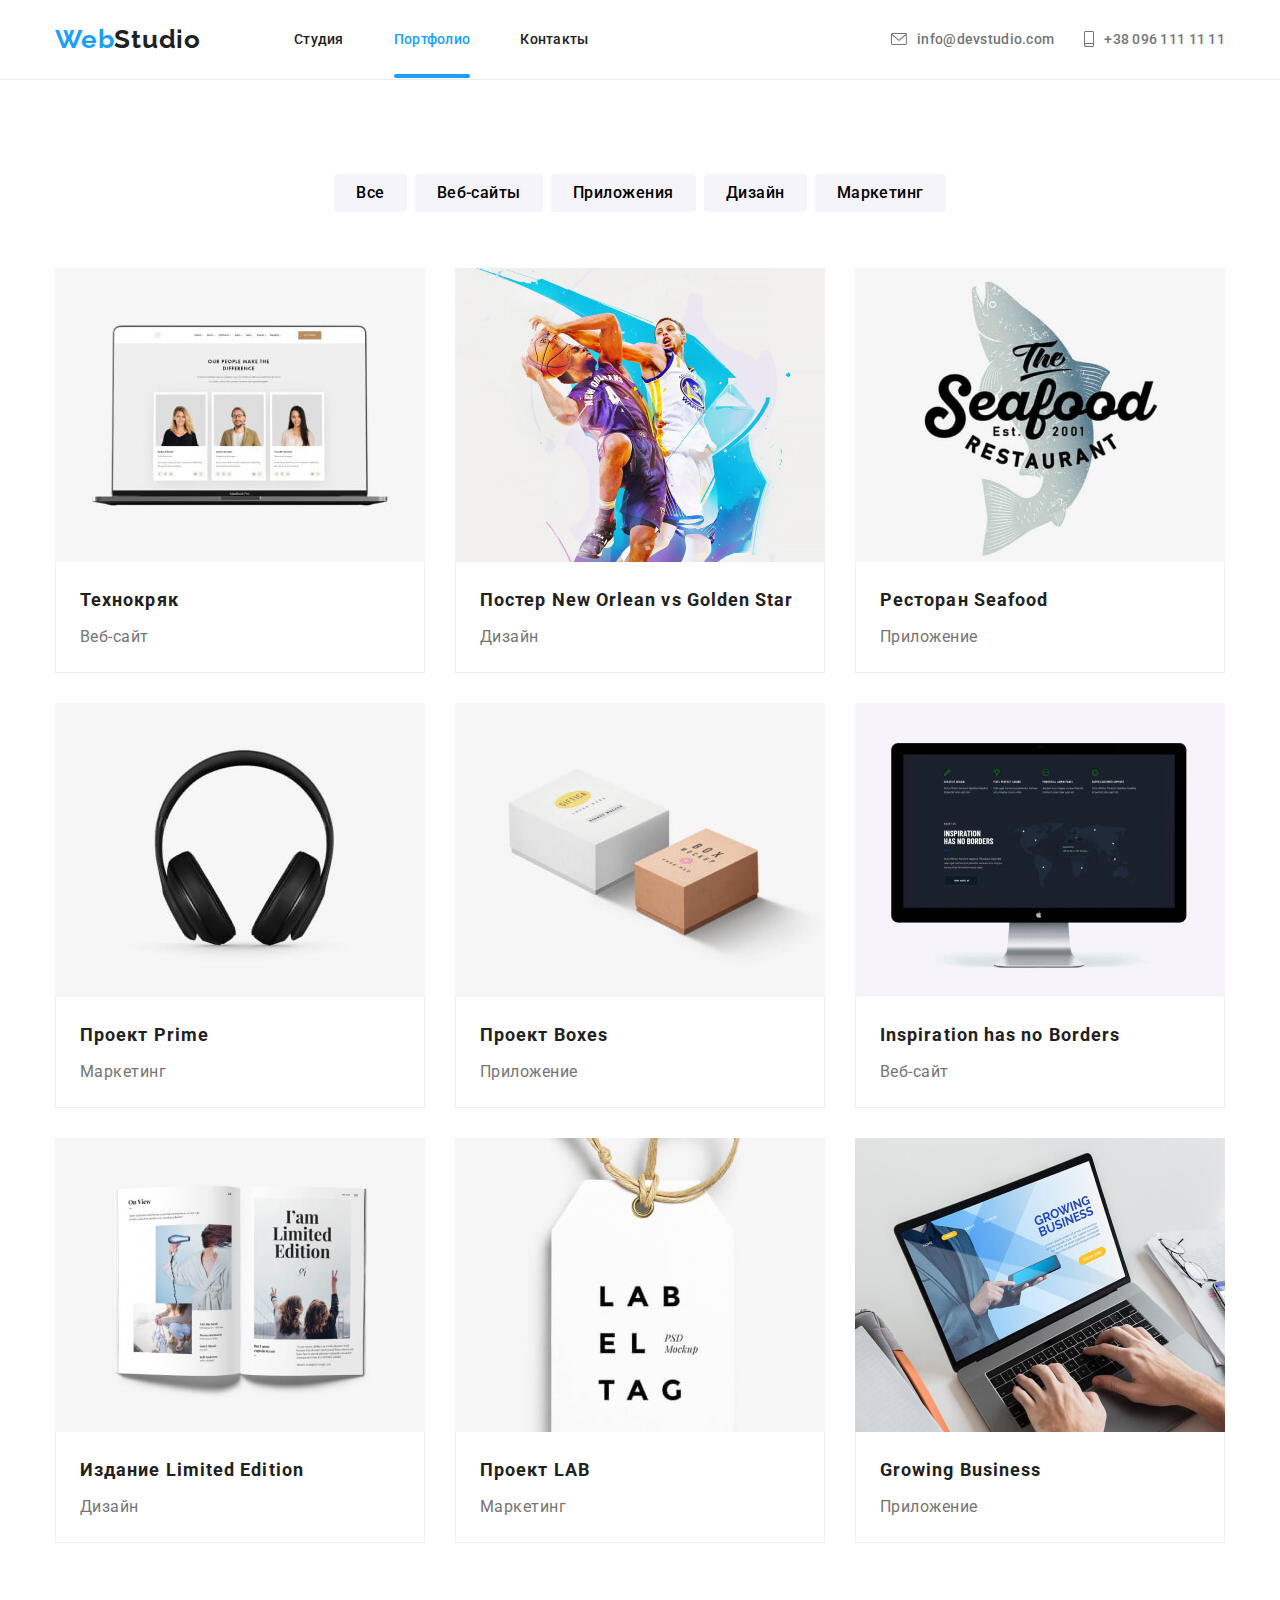
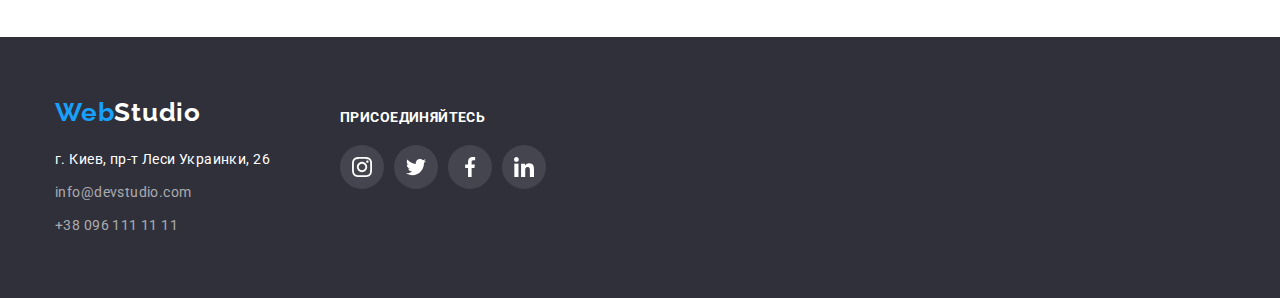
==== portfolio.html @ e0d79396 "Initial commit" ====
<!DOCTYPE html>
<html lang="ru">
  <head>
    <meta charset="UTF-8" />
    <meta name="viewport" content="width=device-width, initial-scale=1.0" />
    <title>Портфолио</title>
    <link
      rel="stylesheet"
      href="https://cdnjs.cloudflare.com/ajax/libs/modern-normalize/1.0.0/modern-normalize.css"
    />
    <link
      href="https://fonts.googleapis.com/css2?family=Raleway:wght@700&family=Roboto:wght@400;500;700&display=swap"
      rel="stylesheet"
    />
    <link
      rel="stylesheet"
      href="https://cdnjs.cloudflare.com/ajax/libs/animate.css/4.1.1/animate.min.css"
    />
    <link rel="stylesheet" href="./css/styles.css" />
  </head>
  <body>
    <header class="header">
      <div class="container">
        <nav class="navigation">
          <a
            href="./index.html"
            class="logo link animate__rubberBand"
            aria-label="логотип веб студия"
          >
            <span class="logo-span">Web</span>Studio
          </a>
          <ul class="navigation-list list">
            <li class="navigation-list-item">
              <a href="./index.html" class="navigation-list-link link">
                Студия
              </a>
            </li>
            <li class="navigation-list-item">
              <a
                href="./portfolio.html"
                class="navigation-list-link link active"
              >
                Портфолио
              </a>
            </li>
            <li class="navigation-list-item">
              <a href="" class="navigation-list-link link"> Контакты </a>
            </li>
          </ul>
        </nav>
        <address class="contacts">
          <ul class="contacts-list list">
            <li class="contacts-item">
              <a class="contacts-link link" href="mailto:info@devstudio.com">
                <svg class="contacts-svg" width="16px" height="12px">
                  <use href="./images/sprite.svg#icon-envelope"></use>
                </svg>
                info@devstudio.com
              </a>
            </li>
            <li class="contacts-item">
              <a class="contacts-link link" href="tel:+380961111111">
                <svg class="contacts-svg" width="10px" height="16px">
                  <use href="./images/sprite.svg#icon-smartphone"></use>
                </svg>
                +38 096 111 11 11
              </a>
            </li>
          </ul>
        </address>
      </div>
    </header>

    <!-- Our company project -->
    <main class="portfolio">
      <section class="portfolio-gallery container">
        <h1 hidden>Проекте нашей компаний</h1>
        <div class="portfolio-gallery-menu">
          <ul class="filter-list list">
            <li class="filter-list-item">
              <button class="button" type="button">Все</button>
            </li>
            <li class="filter-list-item">
              <button class="button" type="button">Веб-сайты</button>
            </li>
            <li class="filter-list-item">
              <button class="button" type="button">Приложения</button>
            </li>
            <li class="filter-list-item">
              <button class="button" type="button">Дизайн</button>
            </li>
            <li class="filter-list-item">
              <button class="button" type="button">Маркетинг</button>
            </li>
          </ul>
        </div>
        <div class="gallery">
          <ul class="project-list list">
            <li class="project-list-item">
              <div class="img-wrapper">
                <img
                  src="./images/projects/img1.jpg"
                  height="294"
                  width="370"
                  alt="ноутбук на котором открыт веб-сайт и на глазном фоте 3 сотрудника компании "
                />
                <div class="project-overlay">
                  <p>
                    Технокряк это современная площадка распространения
                    коронавируса. Компании используют эту платформу для
                    цифрового шпионажа и атак на защищённые сервера конкурентов.
                  </p>
                </div>
              </div>
              <div class="project-content">
                <h2 class="project-subject">Технокряк</h2>
                <p class="project-subject-type">Веб-сайт</p>
              </div>
            </li>
            <li class="project-list-item">
              <div class="img-wrapper">
                <img
                  src="./images/projects/img2.jpg"
                  height="294"
                  width="370"
                  alt="ноутбук на котором открыт веб-сайт и на глазном фоте 3 сотрудника компании "
                />
                <div class="project-overlay">
                  <p>
                    Технокряк это современная площадка распространения
                    коронавируса. Компании используют эту платформу для
                    цифрового шпионажа и атак на защищённые сервера конкурентов.
                  </p>
                </div>
              </div>
              <div class="project-content">
                <h2 class="project-subject">
                  Постер <span lang="en">New Orlean vs Golden Star</span>
                </h2>
                <p class="project-subject-type">Дизайн</p>
              </div>
            </li>
            <li class="project-list-item">
              <div class="img-wrapper">
                <img
                  src="./images/projects/img3.jpg"
                  height="294"
                  width="370"
                  alt="ноутбук на котором открыт веб-сайт и на глазном фоте 3 сотрудника компании "
                />
                <div class="project-overlay">
                  <p>
                    Технокряк это современная площадка распространения
                    коронавируса. Компании используют эту платформу для
                    цифрового шпионажа и атак на защищённые сервера конкурентов.
                  </p>
                </div>
              </div>
              <div class="project-content">
                <h2 class="project-subject">
                  Ресторан <span lang="en">Seafood</span>
                </h2>
                <p class="project-subject-type">Приложение</p>
                <!-- <p class="project-description">
                    Технокряк это современная площадка распространения коронавируса.
                    Компании используют эту платформу для цифрового шпионажа и атак на
                    защищённые сервера конкурентов.
                  </p> -->
              </div>
            </li>
            <li class="project-list-item">
              <div class="img-wrapper">
                <img
                  src="./images/projects/img4.jpg"
                  height="294"
                  width="370"
                  alt="ноутбук на котором открыт веб-сайт и на глазном фоте 3 сотрудника компании "
                />
                <div class="project-overlay">
                  <p>
                    Технокряк это современная площадка распространения
                    коронавируса. Компании используют эту платформу для
                    цифрового шпионажа и атак на защищённые сервера конкурентов.
                  </p>
                </div>
              </div>
              <div class="project-content">
                <h2 class="project-subject">
                  Проект <span lang="en">Prime</span>
                </h2>
                <p class="project-subject-type">Маркетинг</p>
                <!-- <p class="project-description">
                    Технокряк это современная площадка распространения коронавируса.
                    Компании используют эту платформу для цифрового шпионажа и атак на
                    защищённые сервера конкурентов.
                  </p> -->
              </div>
            </li>
            <li class="project-list-item">
              <div class="img-wrapper">
                <img
                  src="./images/projects/img5.jpg"
                  height="294"
                  width="370"
                  alt="ноутбук на котором открыт веб-сайт и на глазном фоте 3 сотрудника компании "
                />
                <div class="project-overlay">
                  <p>
                    Технокряк это современная площадка распространения
                    коронавируса. Компании используют эту платформу для
                    цифрового шпионажа и атак на защищённые сервера конкурентов.
                  </p>
                </div>
              </div>
              <div class="project-content">
                <h2 class="project-subject">
                  Проект <span lang="en">Boxes</span>
                </h2>
                <p class="project-subject-type">Приложение</p>
                <!-- <p class="project-description">
                    Технокряк это современная площадка распространения коронавируса.
                    Компании используют эту платформу для цифрового шпионажа и атак на
                    защищённые сервера конкурентов.
                  </p> -->
              </div>
            </li>
            <li class="project-list-item">
              <div class="img-wrapper">
                <img
                  src="./images/projects/img6.jpg"
                  height="294"
                  width="370"
                  alt="ноутбук на котором открыт веб-сайт и на глазном фоте 3 сотрудника компании "
                />
                <div class="project-overlay">
                  <p>
                    Технокряк это современная площадка распространения
                    коронавируса. Компании используют эту платформу для
                    цифрового шпионажа и атак на защищённые сервера конкурентов.
                  </p>
                </div>
              </div>
              <div class="project-content">
                <h2 class="project-subject" lang="en">
                  Inspiration has no Borders
                </h2>
                <p class="project-subject-type">Веб-сайт</p>
                <!-- <p class="project-description">
                    Технокряк это современная площадка распространения коронавируса.
                    Компании используют эту платформу для цифрового шпионажа и атак на
                    защищённые сервера конкурентов.
                  </p> -->
              </div>
            </li>
            <li class="project-list-item">
              <div class="img-wrapper">
                <img
                  src="./images/projects/img7.jpg"
                  height="294"
                  width="370"
                  alt="ноутбук на котором открыт веб-сайт и на глазном фоте 3 сотрудника компании "
                />
                <div class="project-overlay">
                  <p>
                    Технокряк это современная площадка распространения
                    коронавируса. Компании используют эту платформу для
                    цифрового шпионажа и атак на защищённые сервера конкурентов.
                  </p>
                </div>
              </div>
              <div class="project-content">
                <h2 class="project-subject">
                  Издание <span lang="en">Limited Edition</span>
                </h2>
                <p class="project-subject-type">Дизайн</p>
                <!-- <p class="project-description">
                    Технокряк это современная площадка распространения коронавируса.
                    Компании используют эту платформу для цифрового шпионажа и атак на
                    защищённые сервера конкурентов.
                  </p> -->
              </div>
            </li>
            <li class="project-list-item">
              <div class="img-wrapper">
                <img
                  src="./images/projects/img8.jpg"
                  height="294"
                  width="370"
                  alt="ноутбук на котором открыт веб-сайт и на глазном фоте 3 сотрудника компании "
                />
                <div class="project-overlay">
                  <p>
                    Технокряк это современная площадка распространения
                    коронавируса. Компании используют эту платформу для
                    цифрового шпионажа и атак на защищённые сервера конкурентов.
                  </p>
                </div>
              </div>
              <div class="project-content">
                <h2 class="project-subject">
                  Проект <span lang="en">LAB</span>
                </h2>
                <p class="project-subject-type">Маркетинг</p>
                <!-- <p class="project-description">
                    Технокряк это современная площадка распространения коронавируса.
                    Компании используют эту платформу для цифрового шпионажа и атак на
                    защищённые сервера конкурентов.
                  </p> -->
              </div>
            </li>
            <li class="project-list-item">
              <div class="img-wrapper">
                <img
                  src="./images/projects/img9.jpg"
                  height="294"
                  width="370"
                  alt="ноутбук на котором открыт веб-сайт и на глазном фоте 3 сотрудника компании "
                />
                <div class="project-overlay">
                  <p>
                    Технокряк это современная площадка распространения
                    коронавируса. Компании используют эту платформу для
                    цифрового шпионажа и атак на защищённые сервера конкурентов.
                  </p>
                </div>
              </div>
              <div class="project-content">
                <h2 class="project-subject" lang="en">Growing Business</h2>
                <p class="project-subject-type">Приложение</p>
                <!-- <p class="project-description">
                    Технокряк это современная площадка распространения коронавируса.
                    Компании используют эту платформу для цифрового шпионажа и атак на
                    защищённые сервера конкурентов.
                  </p> -->
              </div>
            </li>
          </ul>
        </div>
      </section>
    </main>

    <footer class="footer">
      <div class="container">
        <div class="address">
          <a
            class="footer-logo link"
            href="./index.html"
            aria-label="логотип веб студия"
          >
            <span class="logo-span">Web</span>Studio
          </a>
          <address class="contacts">
            <ul class="contacts-list list">
              <li class="contacts-item">
                <a
                  class="contacts-map link"
                  href="https://goo.gl/maps/jktWydV6EBxauZdx7"
                  target="_blank"
                >
                  г. Киев, пр-т Леси Украинки, 26
                </a>
              </li>
              <li class="contacts-item">
                <a href="mailto:info@devstudio.com" class="contacts-link link">
                  info@devstudio.com
                </a>
              </li>
              <li class="contacts-item">
                <a href="tel:+380961111111" class="contacts-link link">
                  +38 096 111 11 11
                </a>
              </li>
            </ul>
          </address>
        </div>
        <div class="join">
          <h3 class="join-title">Присоединяйтесь</h3>
          <ul class="join-list list">
            <li class="join-item">
              <a class="join-link" href="" aria-label="instagram">
                <svg class="contacts-svg" width="20px" height="20px">
                  <use href="./images/sprite.svg#icon-instagram-1"></use>
                </svg>
              </a>
            </li>
            <li class="join-item">
              <a class="join-link" href="" aria-label="twitter">
                <svg class="team-socials-svg" width="20px" height="20px">
                  <use href="./images/sprite.svg#icon-twitter-1"></use>
                </svg>
              </a>
            </li>
            <li class="join-item">
              <a class="join-link" aria-label="facebook" href="">
                <svg class="team-socials-svg" width="20px" height="20px">
                  <use href="./images/sprite.svg#icon-facebook-1"></use>
                </svg>
              </a>
            </li>
            <li class="join-item">
              <a class="join-link" href="" aria-label="linkedin">
                <svg class="team-socials-svg" width="20px" height="20px">
                  <use href="./images/sprite.svg#icon-linkedin-1"></use>
                </svg>
              </a>
            </li>
          </ul>
        </div>
      </div>
    </footer>
  </body>
</html>
---- css/styles.css ----
/* основной 
color: #212121; 

второстипений 
color: #757575;

дополнительний
color: #FFFFFF;

акцинт 
  color: #2196f3;

*/

/* ================== Root ================== */
:root {
  --main-font: "Open Sans", sans-serif;
  --logo-font: "Raleway", sans-serif;
  --primary-title-color: #212121;
  --primary-white-color: #ffffff;
  --description-color: #757575;
  --accent-color: #18a0fb;
  --accent-form-color: #2196f3;
  --transparent-white: rgba(255, 255, 255, 0.6);
  --social: #afb1b8;
}

/* ================== END Root ================== */

/* ================== Global ================== */
/* html {
  box-sizing: border-box;
}

*,
*::before,
*::after {
  box-sizing: inherit;
} */

*,
*::before,
*::after {
  margin: 0;
  padding: 0;
}

body {
  color: var(--primary-title-color);
  font-family: Roboto, sans-serif;
  /* background-color: #1b5074; */
}

img {
  display: block;
}
/* * {
  margin: 0;
  padding: 0;
} */

.container {
  margin-left: auto;
  margin-right: auto;
  width: 1200px;
  padding-left: 15px;
  padding-right: 15px;
  /* background-color: rgba(97, 24, 24, 0.26); */
  /* display: flex; */
}

/* .section {
  padding-top: 94px;
  padding-bottom: 94px;
} */

.flex {
  display: flex;
}

.center {
  text-align: center;
}

.list {
  list-style: none;
}

.link {
  text-decoration: none;
}

.logo-span {
  color: var(--accent-color);
}

.title {
  margin-top: 0;
  margin-bottom: 50px;
  text-align: center;
  font-weight: 700;
  font-size: 36px;
  line-height: 1.167;
  letter-spacing: 0.03em;
}

.bro {
  border: 1px solid orange;
}

.brg {
  border: 1px solid green;
}

.visually-hidden {
  position: absolute !important;
  clip: rect(1px 1px 1px 1px); /* IE6, IE7 */
  clip: rect(1px, 1px, 1px, 1px);
  padding: 0 !important;
  border: 0 !important;
  height: 1px !important;
  width: 1px !important;
  overflow: hidden;
}

/* ================== Modal ================== */
.backdrop {
  position: fixed;
  top: 0;
  left: 0;
  width: 100%;
  height: 100%;
  background-color: rgba(0, 0, 0, 0.2);
  overflow-y: auto;
  transition: opacity 250ms cubic-bezier(0.4, 0, 0.2, 1), visibility 0ms linear;
  perspective: 500px;
}

.backdrop.is-hidden {
  opacity: 0;
  visibility: hidden;
  pointer-events: none;
  transition: all 500ms linear 500ms;
}

.backdrop.is-hidden .modal {
  transform: translate3d(-50%, -50%, -40px) rotate3d(0, 1.5, 0, 180deg)
    scale(0.5);
  transition: transform 400ms cubic-bezier(0.4, 0, 0.2, 1) 250ms;
}

.backdrop .wrapper {
  display: flex;
  justify-content: center;
  align-items: center;
  min-height: 100vh;
  padding: 15px;
}

.is-hidden .modal {
}
.modal {
  height: 581px;
  width: 528px;
  transform: scale(1);
  background-color: #ffffff;
  box-shadow: 0px 1px 3px rgba(0, 0, 0, 0.12), 0px 1px 1px rgba(0, 0, 0, 0.14),
    0px 2px 1px rgba(0, 0, 0, 0.2);
  border-radius: 4px;
  transition: transform 400ms cubic-bezier(0.4, 0, 0.2, 1);
}

.modal .btn {
  position: absolute;
  right: 8px;
  top: 8px;
  border-radius: 50%;
  border: 1px solid rgba(0, 0, 0, 0.1);
  box-sizing: border-box;
  background-color: #ffffff;
  width: 30px;
  height: 30px;
}

/* ================== End Modal ================== */

/* ================== END Global ================== */

/* ================== Header ================== */
.header {
  border-bottom: 1px solid #ececec;
}

.header .container {
  margin-left: auto;
  margin-right: auto;
  display: flex;
  align-items: center;
  width: 1200px;
  padding-left: 15px;
  padding-right: 15px;
  padding-top: 24px;
  padding-bottom: 24px;
}

.navigation {
  display: flex;
  align-items: center;
}

.logo {
  margin-right: 93px;
  font-family: var(--logo-font);
  color: var(--primary-title-color);
  font-weight: 700;
  font-size: 26px;
  line-height: 1.192;
  letter-spacing: 0.03em;
  animation-duration: 800ms;
}

.navigation-list {
  display: flex;
  /* padding: 0;
  margin: 0; */
}

.navigation-list-item:not(:last-child) {
  margin-right: 50px;
}

.navigation-list-item {
  margin-right: 50px;
}

.navigation-list-link {
  position: relative;
  padding-top: 32px;
  padding-bottom: 32px;
  color: var(--primary-title-color);
  font-weight: 500;
  font-size: 14px;
  line-height: 1.143;
  letter-spacing: 0.02em;
  transition: color 250ms cubic-bezier(0.4, 0, 0.2, 1);
}

.header .contacts {
  font-style: normal;
  margin-left: auto;
}

.header .contacts-list {
  display: flex;
  text-align: center;
  align-items: center;
}

.header .contacts-item:not(:last-child) {
  margin-right: 30px;
  /* display: flex;
  justify-content: center;
  align-items: center; */
}

/* .header .contacts-link */
.header .contacts-link {
  display: flex;
  align-items: center;
  color: var(--description-color);
  fill: var(--description-color);
  font-weight: 500;
  font-size: 14px;
  line-height: 1.142;
  letter-spacing: 0.02em;
  transition: color 250ms cubic-bezier(0.4, 0, 0.2, 1),
    fill 250ms cubic-bezier(0.4, 0, 0.2, 1);
}
.header .contacts-svg {
  margin-right: 10px;
}

.navigation-list-link:hover,
.navigation-list-link:focus,
.contacts-link:hover,
.contacts-link:focus {
  color: var(--accent-color);
  fill: var(--accent-color);
}

/* header .contacts-item:nth-child(1)::before {
  content: url(../images/icon/envelope.jpg);
  width: 20px;
  height: 20px;
  margin-right: 10px;
}

header .contacts-item:nth-child(2)::before {
  content: url(../images/icon/Vector.jpg);
  width: 10px;
  height: 16px;
  margin-right: 10px;
} */

.active {
  color: var(--accent-color);
}

.navigation-list-link.active::after {
  content: "";
  position: absolute;
  bottom: 1px;
  left: 0;
  display: block;
  width: 100%;
  height: 4px;
  background-color: var(--accent-color);
  border-radius: 2px;
}
/* ================== END Header ================== */

/* ================== Main ================== */
.main {
}

/* ------------------ Hero ------------------ */

.section-hero {
  background-image: linear-gradient(
      to right,
      rgba(48, 49, 59, 0.4),
      rgba(48, 49, 59, 0.4)
    ),
    url("../images/hero/bcg.jpg");
  background-repeat: no-repeat;
  background-position: center;
  background-size: cover;
}
.hero {
  padding: 200px 0;
  max-width: 1600px;
  min-height: 600px;
  margin-left: auto;
  margin-right: auto;
  /* background-color: #2f303a; */
  /* background-image: linear-gradient(
      to right,
      rgba(48, 49, 59, 0.4),
      rgba(48, 49, 59, 0.4)
    ),
    url("../images/hero/bcg.jpg");
  background-repeat: no-repeat;
  background-position: center;
  background-size: cover; */
}

.text {
  background-color: #2f303a;
}

.hero-title {
  margin-top: 0;
  margin-bottom: 30px;
  margin-left: auto;
  margin-right: auto;
  color: var(--primary-white-color);
  width: 700px;
  font-weight: 900;
  font-size: 44px;
  line-height: 1.364;
  text-align: center;
  letter-spacing: 0.06em;
  text-transform: uppercase;
}

.hero-button {
  cursor: pointer;
  padding: 10px 32px;
  border: 0;
  border-radius: 8px;
  background-color: #2196f3;
  color: var(--primary-white-color);
  font-weight: 700;
  font-size: 16px;
  line-height: 1.857;
  letter-spacing: 0.06em;
}

/* ------------------ END Hero ------------------ */

/* ------------------ Basis ------------------ */
.basis {
  padding-top: 94px;
  padding-bottom: 47px;

  /* background-color: #ffffff; */
}
.basis-list {
  margin: 0;
  padding: 0;
  display: flex;
}
.basis-list-item {
  flex-basis: 270px;
}
.basis-list-item:not(:last-child) {
  margin-right: 30px;
}
.basis-subject {
  margin-top: 0;
  margin-bottom: 10px;

  font-weight: 700;
  font-size: 14px;
  line-height: 1.143;
  letter-spacing: 0.03em;
  text-transform: uppercase;
}

.basis-subject::before {
  display: block;
  content: "";
  width: 270px;
  height: 120px;
  background-color: #f5f4fa;
  border-radius: 4px;
  margin-bottom: 30px;
}

.basis-list-item:nth-child(1) .basis-subject::before {
  background-image: url(../images/svg/Group.svg);
  background-position: center;
  background-repeat: no-repeat;
}

.basis-list-item:nth-child(2) .basis-subject::before {
  background-image: url(../images/svg/clock\ 1.svg);
  background-position: center;
  background-repeat: no-repeat;
}
.basis-list-item:nth-child(3) .basis-subject::before {
  background-image: url(../images/svg/diagram\ 1.svg);
  background-position: center;
  background-repeat: no-repeat;
}
.basis-list-item:nth-child(4) .basis-subject::before {
  background-image: url(../images/svg/astronaut\ 1.svg);
  background-position: center;
  background-repeat: no-repeat;
}

.basis-description {
  margin: 0;
  padding: 0;
  color: var(--description-color);
  font-weight: 400;
  font-size: 14px;
  line-height: 1.714;
  letter-spacing: 0.03em;
}
/* ------------------ END Basis ------------------ */

/* ------------------ Work ------------------ */
.work {
  padding-top: 47px;
  padding-bottom: 94px;

  /* background-color: #ffffff; */
}

.work-list {
  margin: 0;
  padding: 0;
  display: flex;
}
.work-list-item {
  position: relative;
}
.work-list-item:not(:last-child) {
  margin-right: 30px;
}

.work-description {
  display: block;
  width: 100%;
  padding: 27px;
  text-align: center;
  position: absolute;
  bottom: 0;
  background: rgba(47, 48, 58, 0.8);
  color: var(--primary-white-color);

  font-weight: 700;
  font-size: 14px;
  line-height: 16px;
  text-align: center;
  letter-spacing: 0.03em;
  text-transform: uppercase;
}

/* ------------------ END Work ------------------ */

/* ------------------ END Team ------------------ */
.team {
  padding-top: 94px;
  padding-bottom: 94px;
  background-color: #f5f4fa;
}
/* 
.team-list-img {
  display: inline-block;
  margin-bottom: 30px;
} */

.team-list {
  margin: 0;
  padding: 0;
  display: flex;
  flex-wrap: wrap;
}

.team-list-item {
  text-align: center;
  border-radius: 0px 0px 4px 4px;
  background: #ffffff;
  box-shadow: 0px 1px 3px rgba(0, 0, 0, 0.12), 0px 1px 1px rgba(0, 0, 0, 0.14),
    0px 2px 1px rgba(0, 0, 0, 0.2);
}

.team-list-item:not(:last-child) {
  margin-right: 30px;
}

.team-list-item {
  /* text-align: center;
  box-shadow: 0px 1px 3px rgba(0, 0, 0, 0.12), 0px 1px 1px rgba(0, 0, 0, 0.14),
    0px 2px 1px rgba(0, 0, 0, 0.2); */
}

.team-content {
  padding-top: 30px;
  padding-bottom: 30px;
}

.team-subject {
  margin-top: 0;
  margin-bottom: 10px;

  font-weight: 500;
  font-size: 16px;
  line-height: 1.187;
  letter-spacing: 0.03em;
}
.team-description {
  margin: 0;
  margin-bottom: 16px;
  color: var(--description-color);
  font-weight: 400;
  font-size: 16px;
  line-height: 1.187;
  letter-spacing: 0.03em;
}

.team-list-socials {
  display: flex;
  padding: 0;
  /* margin-top: 16px; */
  justify-content: center;
  align-items: center;
  /* flex-wrap: wrap; */
}

.team-socials-item {
  margin-right: 10px;
}

.team-socials-link {
  display: block;
  display: flex;
  justify-content: center;
  align-items: center;
  width: 44px;
  height: 44px;
  border-radius: 50%;
  fill: var(--social);
  transition: fill 250ms cubic-bezier(0.4, 0, 0.2, 1),
    background-color 250ms cubic-bezier(0.4, 0, 0.2, 1);
}

/* .team-socials-svg {
  fill: var(--social);
} */

.team-socials-link:focus,
.team-socials-link:hover {
  background-color: var(--accent-color);
  fill: var(--primary-white-color);
}
/* ------------------ END Team ------------------ */

/* ------------------ Clients ------------------ */
.clients {
  padding-top: 117px;
  padding-bottom: 94px;
}

.clients-title {
  color: var(--primary-title-color);

  font-weight: 700;
  font-size: 36px;
  line-height: 42px;
  text-align: center;
  letter-spacing: 0.03em;
}

.clients-list {
  margin-top: 50px;
  display: flex;
}

.clients-item {
  /* display: flex;
  justify-content: center;
  align-items: center;
  width: 170px;
  height: 90px; */

  fill: var(--social);
  border: 1px solid #afb1b8;
  box-sizing: border-box;
  border-radius: 4px;
  transition: border-color 250ms cubic-bezier(0.4, 0, 0.2, 1);
}

.clients-item:not(:last-child) {
  margin-right: 30px;
}
.clients-link {
  fill: var(--social);
  display: flex;
  justify-content: center;
  align-items: center;
  width: 170px;
  height: 90px;
  transition: fill 250ms cubic-bezier(0.4, 0, 0.2, 1);
}

.clients-item:hover,
.clients-item:focus,
.clients-link:hover,
.clients-link:focus {
  border-color: var(--accent-color);
  fill: var(--accent-color);
}

/* .clients-link:hover,
.clients-link:focus {
  fill: var(--accent-color);
} */
/* ------------------ END Clients ------------------ */

/* ================== END Main ================== */

/* ================== Footre ================== */

footer {
  background: #2f303a;
}

.footer .container {
  margin-left: auto;
  margin-right: auto;
  display: flex;
  width: 1200px;
  padding-left: 15px;
  padding-right: 15px;
  padding-top: 60px;
  padding-bottom: 60px;
}

.footer-logo {
  display: inline-block;
  margin-bottom: 20px;

  color: var(--primary-white-color);

  font-family: var(--logo-font);
  font-weight: 700;
  font-size: 26px;
  line-height: 1.192;
  letter-spacing: 0.03em;
}

.footer .contacts {
  font-style: normal;
  margin-right: 70px;
}
.footer .contacts-list {
  margin: 0;
  padding: 0;
}

.footer .contacts-item:not(:last-child) {
  margin-top: 0;
  margin-bottom: 9px;
}

.footer .contacts-map {
  color: var(--primary-white-color);
}

.footer .contacts-link {
  color: var(--transparent-white);
}

.footer .contacts-map,
.footer .contacts-link {
  font-weight: 400;
  font-size: 14px;
  line-height: 1.714;
  letter-spacing: 0.03em;
}

.footer .contacts-link:hover,
.footer .contacts-link:focus {
  color: var(--accent-color);
}

.join {
  padding-top: 12px;
}

.join-title {
  font-weight: 700;
  font-size: 14px;
  line-height: 16px;
  letter-spacing: 0.03em;
  text-transform: uppercase;
  color: var(--primary-white-color);
}

.join-list {
  margin-top: 20px;
  display: flex;
}
.join-item:not(:last-child) {
  margin-right: 10px;
}

.join-item {
  border-radius: 50%;
  background-color: rgba(255, 255, 255, 0.1);
  fill: var(--primary-white-color);
}

.join-link {
  fill: var(--primary-white-color);
  display: flex;
  justify-content: center;
  align-items: center;
  width: 44px;
  height: 44px;
  border-radius: 50%;
  transition: background-color 250ms cubic-bezier(0.4, 0, 0.2, 1);
}

.join-link:hover,
.join-link:focus {
  background-color: var(--accent-color);
}

/* ================== END Footre ================== */

/* ================== Portfolio ================== */

.portfolio {
}
/* ------------------ Gallery------------------ */

.portfolio-gallery {
  padding-top: 94px;
  padding-bottom: 94px;
}

.portfolio-gallery-menu {
  display: flex;
  justify-content: center;
  margin-bottom: 56px;
}

.filter-list {
  display: flex;
}

.filter-list-item:not(:last-child) {
  /* border: 1px solid green; */
  margin-right: 8px;
}

.filter-list-item .button {
  padding: 6px 22px;
  /* padding-left: 22px;
  padding-right: 22px; */
  border-style: none;
  border-radius: 4px;
  background-color: #f5f4fa;
  font-weight: 500;
  font-size: 16px;
  line-height: 1.625;
  letter-spacing: 0.03em;

  transition: color 250ms cubic-bezier(0.4, 0, 0.2, 1),
    background-color 250ms cubic-bezier(0.4, 0, 0.2, 1);

  /* font-weight: 500;
    font-size: 16px;
    line-height: 1.625;
    letter-spacing: 0.03em;
    color: var(--black);
    background: #f5f4fa;
    margin-right: 8px;
    border-radius: 4px;
    border: 1px solid; */
}
.button:hover,
.button:focus {
  color: var(--primary-white-color);
  background-color: var(--accent-color);
}

.portfolio-gallery {
}

.project-list {
  display: flex;
  flex-wrap: wrap;
  justify-content: space-between;
}

.project-list-item {
  max-width: 370px;
}
.project-list-item:not(:nth-last-child(-n + 3)) {
  /* border: 1px solid green; */
  margin-bottom: 30px;
}

.project-list-item:focus,
.project-list-item:hover {
  background: #ffffff;
  /* border: 1px solid #eeeeee; */
  box-sizing: border-box;
  box-shadow: 0px 1px 1px rgba(0, 0, 0, 0.12), 0px 4px 4px rgba(0, 0, 0, 0.06),
    1px 4px 6px rgba(0, 0, 0, 0.16);
}

/* .project-list-item:focus .roject-overlay,
.project-list-item:hover .roject-overlay {
  transform: translateY(0%);
} */

.project-list-item .img-wrapper {
  position: relative;
  overflow: hidden;
}

.project-list-item:hover .project-overlay {
  transform: translateY(0%);
}

.project-overlay {
  position: absolute;
  top: 0;
  left: 0;
  width: 100%;
  height: 100%;
  padding-left: 24px;
  padding-right: 24px;
  padding-top: 63px;
  padding-bottom: 63px;
  background: rgba(33, 150, 243, 0.9);
  transform: translateY(100%);
  transition: transform 250ms cubic-bezier(0.4, 0, 0.2, 1);
}

.project-overlay > p {
  font-weight: 400;
  font-size: 18px;
  line-height: 1.556;
  letter-spacing: 0.03em;
  color: #ffffff;
}
.project-content {
  padding: 20px 24px;
  border-bottom: 1px solid #eeeeee;
  border-left: 1px solid #eeeeee;
  border-right: 1px solid #eeeeee;
}
.project-subject {
  margin-bottom: 4px;
  font-weight: 700;
  font-size: 18px;
  line-height: 2;
  letter-spacing: 0.06em;
}
.project-subject-type,
.project-description {
  color: var(--description-color);
  font-weight: 400;
  letter-spacing: 0.03em;
}
.project-subject-type {
  font-size: 16px;
  line-height: 1.875;
}

.project-description {
  font-size: 18px;
  line-height: 1.555;
}
/* ------------------ END Gallery------------------ */

/* ================== END Portfolio ================== */

/* ================== FORM ================== */

/* ------------------  MODAl_FORM ------------------ */

.modal-form {
  display: flex;
  flex-direction: column;
  padding: 40px;
}
.modal-form > .title {
  margin-bottom: 12px;
  font-weight: 700;
  font-size: 20px;
  line-height: 1.15;
  text-align: center;
  letter-spacing: 0.03em;

  color: var(--primary-title-color);
}

.modal-form .description {
  display: block;
  margin-bottom: 4px;
  font-weight: 400;
  font-size: 12px;
  line-height: 1.666;
  letter-spacing: 0.01em;

  color: var(--description-color);
}

.modal-form-label {
  /* position: relative; */
  /* display: block; */
  margin-bottom: 10px;
}
.modal-form-input {
  background-color: transparent;
  height: 40px;
  padding-left: 42px;
}

.modal-form-input:required:focus:valid:not(:placeholder-shown) {
  border-color: #08b417;
}

/* .modal-form-input:required:valid:not(:focus) {
  border-color: #135318;
  background-color: #08b417;
} */

.modal-form-input:required:focus:invalid:not(:placeholder-shown) {
  border-color: #ce6e00;
}
.modal-svg-checkmark {
  position: absolute;
  width: 18px;
  height: 18px;
  fill: #ffffff;
  right: -25px;
  bottom: 50%;
  transform: translateY(50%);
}
.modal-form-input:valid:not(:placeholder-shown) ~ .modal-svg-checkmark {
  fill: #08b417;
}

.modal-form-massage {
  margin-bottom: 20px;
  height: 120px;
}
.modal-form-input,
.modal-form-massage {
  border: 1px solid rgba(33, 33, 33, 0.2);
  box-sizing: border-box;
  border-radius: 4px;
  /* display: block; */
  width: 100%;
  outline: none;
  /* outline: none; */
}

.modal-form-input:focus,
.modal-form-massage:focus {
  /* border: #2196f3; */
  border: 1px solid var(--accent-form-color);
}

.modal-form-input:focus + .modal-svg {
  fill: var(--accent-form-color);
}

.modal-form-massage {
  padding: 12px 16px;
  resize: none;
}
.btn-modal-form {
  /* display: block; */
  padding: 10px 56px;
  margin: 0 auto;

  background: var(--accent-color);
  color: var(--primary-white-color);
  border: 0;
  box-shadow: 0px 4px 4px rgba(0, 0, 0, 0.15);
  border-radius: 4px;

  font-weight: 700;
  font-size: 16px;
  line-height: 1.875;
  align-items: center;
  text-align: center;
  letter-spacing: 0.06em;
}
.modal-form-field-wrapper {
  position: relative;
}
.modal-svg {
  position: absolute;
  width: 18px;
  height: 18px;
  bottom: 50%;
  left: 12px;
  transform: translateY(50%);
}
.modal-form-policy-label {
  display: flex;
  align-items: center;
  text-decoration-skip-ink: none;
  margin-left: 13px;
  margin-bottom: 30px;
  font-weight: 400;
  font-size: 14px;
  line-height: 1.714;

  letter-spacing: 0.03em;

  color: var(--description-color);
}

.modal-form-policy-label > .form-link {
  padding-left: 5px;
}

.modal-form-policy:checked + .modal-form-policy-label::before {
  background-color: var(--accent-form-color);
  border-color: var(--accent-form-color);
}

.modal-form-policy-label::before {
  margin-right: 7px;
  display: inline-block;
  content: "";
  width: 16px;
  height: 15px;
  border: 2px solid var(--description-color);
  border-radius: 2px;

  background-image: url(../images/icon\ check.svg);
  background-position: center;
  background-repeat: no-repeat;
  background-size: contain;
  background-origin: border-box;

  /* background-image: url(./images/sprite.svg#icon-twitter-1);
  background-position: center;
  background-repeat: no-repeat;
  background-size: contain;
  fill: currentColor; */
}
/* ------------------ END MODAl_FORM ------------------ */

/* ------------------ MAILING_FORM ------------------ */
.mailing {
  margin-left: auto;
}
.mailing-form {
  /* margin-left: 93px; */
}
.mailing-form-wrapper {
  display: flex;
  position: relative;
}
.mailing-form-label {
  display: block;
  margin-bottom: 20px;
  font-weight: 700;
  font-size: 14px;
  line-height: 1.142;
  letter-spacing: 0.03em;
  text-transform: uppercase;
  color: var(--primary-white-color);
}
.mailing-form-input {
  background-color: transparent;
  width: 358px;
  height: 50px;
  padding-left: 16px;
  border: 1px solid rgba(255, 255, 255, 0.3);
  box-sizing: border-box;
  filter: drop-shadow(0px 4px 4px rgba(0, 0, 0, 0.15));
  border-radius: 4px;
  outline: none;
  color: var(--primary-white-color);
}

.mailing-form-input:focus {
  border: 1px solid var(--accent-form-color);
}

.bnt-mailing {
  cursor: pointer;
  height: 50px;
  width: 200px;
  margin-left: 12px;
  font-weight: 700;
  font-size: 16px;
  line-height: 1.875;
  padding: 10px 28px;

  display: flex;
  align-items: center;
  text-align: center;
  letter-spacing: 0.06em;
  color: var(--primary-white-color);
  background: var(--accent-form-color);
  box-shadow: 0px 4px 4px rgba(0, 0, 0, 0.15);
  border-radius: 4px;
}

.mailing-form-svg {
  position: absolute;
  bottom: 50%;
  right: 28px;
  transform: translateY(50%);
}

/* .bnt-mailing::after {
  content: "";
  display: block;
  background-color: rgb(248, 8, 8);
  width: 24px;
  height: 24px;
  background-image: url(../images/sprite.svg#icon-icon-send);
  background-position: center;
  background-repeat: no-repeat;
  background-size: contain;
  background-origin: border-box;
} */
/* ------------------ END MAILING_FORM ------------------ */
/* ================== END FORM ================== */
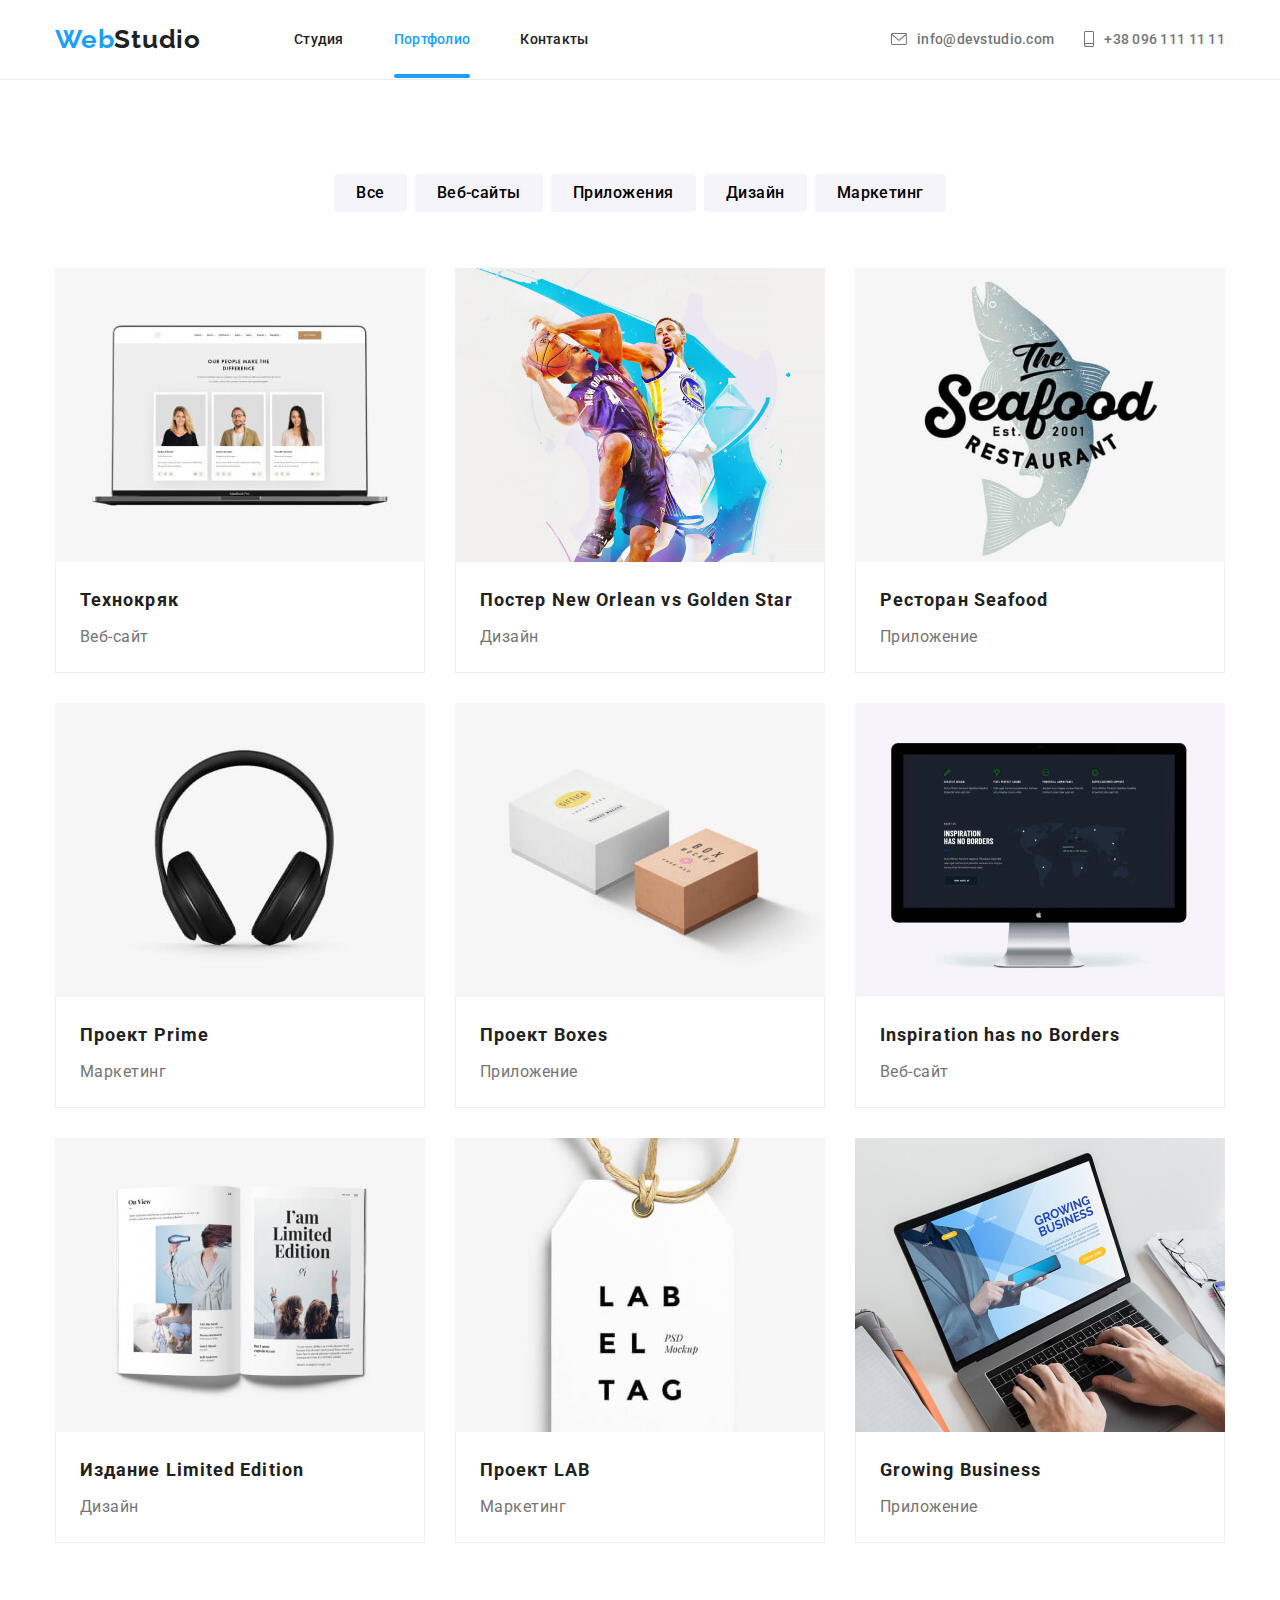
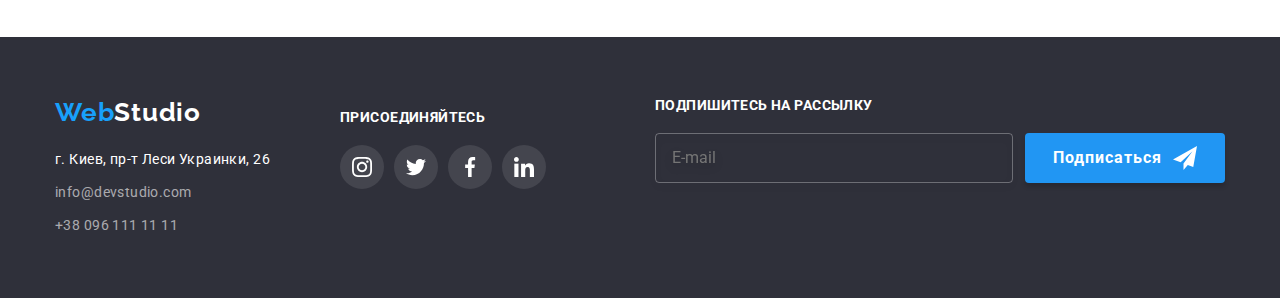
==== commit e889ebe9: "b v0.1" ====
--- a/portfolio.html
+++ b/portfolio.html
@@ -384,27 +384,42 @@
               </a>
             </li>
             <li class="join-item">
-              <a class="join-link" href="" aria-label="twitter">
-                <svg class="team-socials-svg" width="20px" height="20px">
-                  <use href="./images/sprite.svg#icon-twitter-1"></use>
-                </svg>
-              </a>
+              <a class="join-link" href="" aria-label="twitter"
+                ><svg class="team-socials-svg" width="20px" height="20px">
+                  <use href="./images/sprite.svg#icon-twitter-1"></use></svg
+              ></a>
             </li>
             <li class="join-item">
-              <a class="join-link" aria-label="facebook" href="">
-                <svg class="team-socials-svg" width="20px" height="20px">
+              <a class="join-link" aria-label="facebook" href=""
+                ><svg class="team-socials-svg" width="20px" height="20px">
                   <use href="./images/sprite.svg#icon-facebook-1"></use>
                 </svg>
               </a>
             </li>
             <li class="join-item">
-              <a class="join-link" href="" aria-label="linkedin">
-                <svg class="team-socials-svg" width="20px" height="20px">
-                  <use href="./images/sprite.svg#icon-linkedin-1"></use>
-                </svg>
-              </a>
+              <a class="join-link" href="" aria-label="linkedin"
+                ><svg class="team-socials-svg" width="20px" height="20px">
+                  <use href="./images/sprite.svg#icon-linkedin-1"></use></svg
+              ></a>
             </li>
           </ul>
+        </div>
+        <div class="mailing">
+          <form action="#" class="mailing-form">
+            <label class="mailing-form-label">Подпишитесь на рассылку</label>
+            <div class="mailing-form-wrapper">
+              <input
+                type="email"
+                name="user-email"
+                class="mailing-form-input"
+                placeholder="E-mail"
+              />
+              <button type="submit" class="bnt-mailing">Подписаться</button>
+              <svg width="24px" height="24px" class="mailing-form-svg">
+                <use href="./images/sprite.svg#icon-icon-send"></use>
+              </svg>
+            </div>
+          </form>
         </div>
       </div>
     </footer>
--- a/css/styles.css
+++ b/css/styles.css
@@ -1151,6 +1151,8 @@
   background: var(--accent-form-color);
   box-shadow: 0px 4px 4px rgba(0, 0, 0, 0.15);
   border-radius: 4px;
+
+  border: 0;
 }
 
 .mailing-form-svg {
